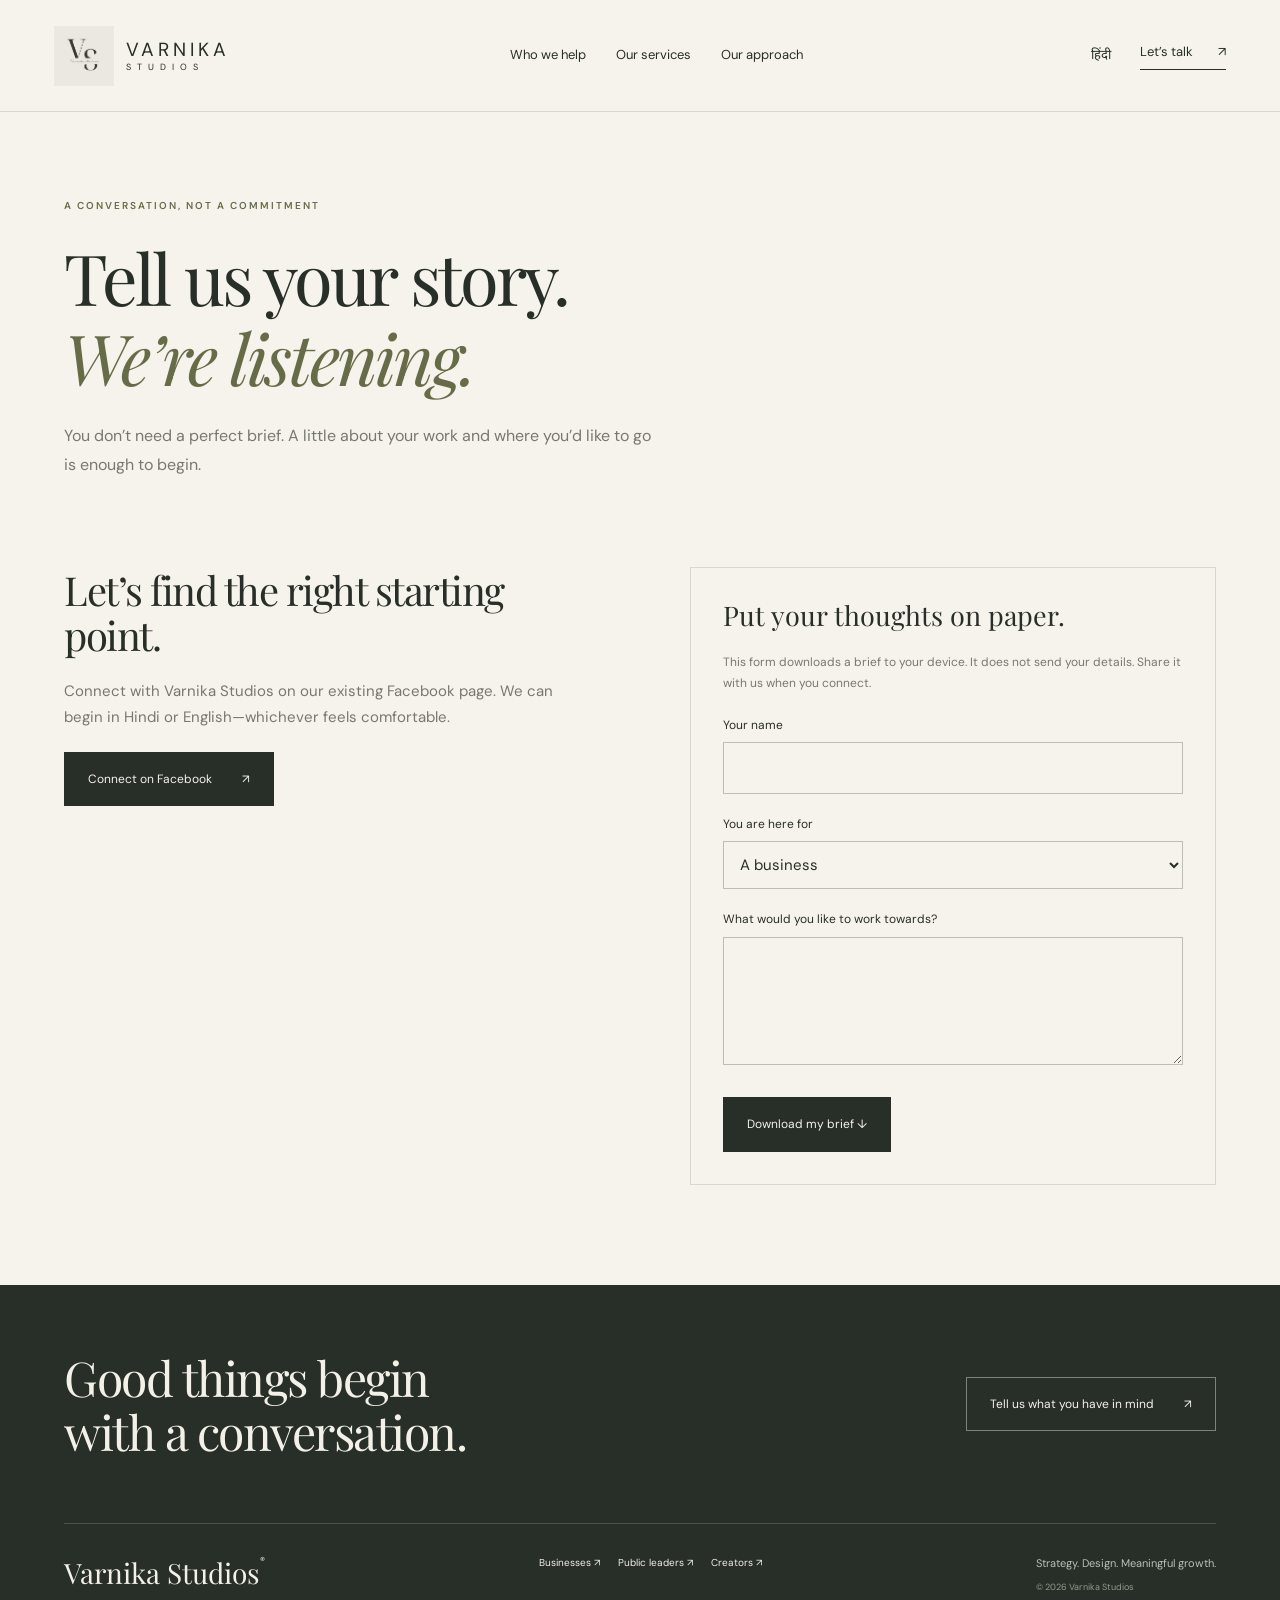
==== contact.html @ a0c86a68 "Revamped the Website" ====
<!doctype html><html lang="en"><head><meta charset="utf-8"><meta name="viewport" content="width=device-width,initial-scale=1"><meta name="description" content="Varnika Studios: thoughtful digital marketing, brand strategy, design and advertising for businesses, public leaders and creators. English and Hindi."><meta name="theme-color" content="#f6f3ec"><title>Let’s talk — Varnika Studios</title><link rel="icon" href="assets/images/varnika-logo.png"><link rel="stylesheet" href="assets/css/style.css"><script defer src="assets/js/main.js"></script></head><body><a class="skip" href="#main">Skip to content / मुख्य सामग्री</a><header><a class="brand" href="index.html"><img src="assets/images/varnika-logo.png" alt="Varnika Studios"><span>VARNIKA <small>STUDIOS</small></span></a><nav id="navigation" aria-label="Main navigation"><a class="" href="index.html#people"><span class="" data-en="Who we help" data-hi="हम किसके साथ हैं">Who we help</span> <span aria-hidden="true">↗</span></a><a class="" href="services.html"><span class="" data-en="Our services" data-hi="हमारी सेवाएँ">Our services</span> <span aria-hidden="true">↗</span></a><a class="" href="index.html#approach"><span class="" data-en="Our approach" data-hi="हमारा तरीका">Our approach</span> <span aria-hidden="true">↗</span></a></nav><div class="nav-actions"><button id="language" aria-label="Switch to Hindi">हिंदी</button><a class="nav-cta" href="contact.html"><span class="" data-en="Let’s talk" data-hi="बात करें">Let’s talk</span> <span aria-hidden="true">↗</span></a><button id="menu" aria-label="Open menu" aria-expanded="false">☰</button></div></header><main id="main"><section class="page-intro wrap"><p class="eyebrow" data-en="A CONVERSATION, NOT A COMMITMENT" data-hi="बस एक बातचीत से शुरुआत">A CONVERSATION, NOT A COMMITMENT</p><h1 class="" data-en="Tell us your story.&lt;br&gt;&lt;em&gt;We’re listening.&lt;/em&gt;" data-hi="अपनी कहानी बताइए।&lt;br&gt;&lt;em&gt;हम सुन रहे हैं।&lt;/em&gt;">Tell us your story.<br><em>We’re listening.</em></h1><p class="lead" data-en="You don’t need a perfect brief. A little about your work and where you’d like to go is enough to begin." data-hi="एकदम तैयार ब्रीफ़ की ज़रूरत नहीं। अपने काम और आगे की सोच के बारे में थोड़ा बताना ही काफ़ी है।">You don’t need a perfect brief. A little about your work and where you’d like to go is enough to begin.</p></section><section class="wrap contact-grid"><div><h2 class="" data-en="Let’s find the right starting point." data-hi="आइए, सही शुरुआत ढूँढें।">Let’s find the right starting point.</h2><p class="" data-en="Connect with Varnika Studios on our existing Facebook page. We can begin in Hindi or English—whichever feels comfortable." data-hi="हमारे मौजूदा फ़ेसबुक पेज पर Varnika Studios से जुड़ें। हिंदी या अंग्रेज़ी—जिसमें आप सहज हों, उसी में बात करें।">Connect with Varnika Studios on our existing Facebook page. We can begin in Hindi or English—whichever feels comfortable.</p><a class="button" href="https://www.facebook.com/people/Varnika-Studio/61577332634042/"><span class="" data-en="Connect on Facebook" data-hi="फ़ेसबुक पर जुड़ें">Connect on Facebook</span> <span aria-hidden="true">↗</span></a></div><form id="brief-form"><h3 class="" data-en="Put your thoughts on paper." data-hi="अपने विचार लिखें।">Put your thoughts on paper.</h3><p class="" data-en="This form downloads a brief to your device. It does not send your details. Share it with us when you connect." data-hi="यह फ़ॉर्म आपके डिवाइस पर ब्रीफ़ डाउनलोड करता है। आपकी जानकारी भेजी नहीं जाती। जुड़ने पर इसे हमारे साथ साझा करें।">This form downloads a brief to your device. It does not send your details. Share it with us when you connect.</p><label for="name"><span class="" data-en="Your name" data-hi="आपका नाम">Your name</span></label><input id="name" name="name" autocomplete="name" required><label for="type"><span class="" data-en="You are here for" data-hi="आपकी ज़रूरत">You are here for</span></label><select id="type" name="type"><option value="A business" data-en="A business" data-hi="व्यवसाय">A business</option><option value="A public leader" data-en="A public leader" data-hi="जनप्रतिनिधि">A public leader</option><option value="A creator" data-en="A creator" data-hi="क्रिएटर">A creator</option><option value="Something else" data-en="Something else" data-hi="कुछ और">Something else</option></select><label for="message"><span class="" data-en="What would you like to work towards?" data-hi="आप किस लक्ष्य के लिए काम करना चाहते हैं?">What would you like to work towards?</span></label><textarea id="message" name="message" rows="4" required></textarea><button class="button" type="submit"><span class="" data-en="Download my brief ↓" data-hi="मेरा ब्रीफ़ डाउनलोड करें ↓">Download my brief ↓</span></button><p id="form-status" role="status"></p></form></section></main><footer><div class="footer-top"><div><h2 class="" data-en="Good things begin&lt;br&gt;with a conversation." data-hi="अच्छी शुरुआत होती है&lt;br&gt;एक बातचीत से।">Good things begin<br>with a conversation.</h2></div><a class="button light" href="contact.html"><span class="" data-en="Tell us what you have in mind" data-hi="बताइए, आपके मन में क्या है">Tell us what you have in mind</span> <span aria-hidden="true">↗</span></a></div><div class="footer-bottom"><a class="wordmark" href="index.html">Varnika Studios<span>®</span></a><div><a class="" href="small-business.html"><span class="" data-en="Businesses" data-hi="व्यवसाय">Businesses</span> <span aria-hidden="true">↗</span></a><a class="" href="politicians.html"><span class="" data-en="Public leaders" data-hi="जनप्रतिनिधि">Public leaders</span> <span aria-hidden="true">↗</span></a><a class="" href="influencers.html"><span class="" data-en="Creators" data-hi="क्रिएटर्स">Creators</span> <span aria-hidden="true">↗</span></a></div><div><p class="" data-en="Strategy. Design. Meaningful growth." data-hi="रणनीति। डिज़ाइन। सार्थक विकास।">Strategy. Design. Meaningful growth.</p><small>© 2026 Varnika Studios</small></div></div></footer></body></html>
---- assets/css/style.css ----
@import url('https://fonts.googleapis.com/css2?family=DM+Sans:wght@400;500;600;700&family=Manrope:wght@400;500;600;700&family=Noto+Sans+Devanagari:wght@400;500;600&family=Playfair+Display:ital,wght@0,400;0,500;1,400;1,500&display=swap');
:root{--paper:#f6f3ec;--ink:#282e28;--muted:#77796d;--line:#d9d8cd;--olive:#666c47;--serif:'Playfair Display',Georgia,serif;--sans:'DM Sans','Noto Sans Devanagari',sans-serif}*{box-sizing:border-box}html{scroll-behavior:smooth;scroll-padding-top:110px}body{margin:0;background:var(--paper);color:var(--ink);font:15px/1.7 var(--sans)}a{color:inherit;text-decoration:none}button,input,textarea,select{font:inherit}button,a,input,select,textarea{-webkit-tap-highlight-color:transparent}a:focus-visible,button:focus-visible,input:focus-visible,textarea:focus-visible,select:focus-visible{outline:2px solid #927453;outline-offset:5px}button{cursor:pointer}p{color:var(--muted);margin:0 0 22px}h1,h2,h3{font-weight:400;line-height:1.13;margin:0}h1,h2{font-family:var(--serif)}h1{font-size:clamp(46px,5.5vw,80px);letter-spacing:-3px}h2{font-size:clamp(34px,3.8vw,52px);letter-spacing:-1.5px}h3{font-family:var(--serif);font-size:29px}em{font-weight:400;color:var(--olive)}.wrap{max-width:1320px;margin:auto;padding-left:64px;padding-right:64px}header{max-width:1440px;margin:auto;height:112px;padding:0 54px;display:flex;align-items:center;justify-content:space-between;gap:24px;border-bottom:1px solid var(--line)}.brand{display:flex;align-items:center;gap:12px}.brand img{width:60px;height:60px;object-fit:cover;mix-blend-mode:multiply}.brand>span{font-size:19px;letter-spacing:4px;line-height:1.25}.brand small{display:block;font-size:9px;letter-spacing:6px}nav{display:flex;gap:30px;font-size:13px}nav a>span:last-child{display:none}.nav-actions{display:flex;align-items:center;gap:21px;font-size:13px}#language{background:none;border:0;padding:8px;color:var(--ink)}.nav-cta{border-bottom:1px solid var(--ink);padding-bottom:5px;display:flex;gap:25px}#menu{display:none;background:none;border:0;font-size:24px}.hero{display:grid;grid-template-columns:1.2fr 1fr;gap:66px;align-items:center;padding-top:72px;padding-bottom:76px}.eyebrow{font-size:10px;letter-spacing:2px;font-weight:600;color:var(--olive);margin-bottom:24px}.hero h1{margin-bottom:25px}.lead{font-size:16px;max-width:470px;line-height:1.8;margin-top:25px}.hero-actions{display:flex;align-items:center;flex-wrap:wrap;gap:24px;margin-top:32px}.button{display:inline-flex;align-items:center;justify-content:space-between;gap:30px;padding:16px 23px;background:var(--ink);color:var(--paper);border:1px solid var(--ink);font-size:12px}.button:hover{background:var(--olive)}.text-link{font-size:12px;display:inline-flex;gap:25px;border-bottom:1px solid #a9aa9c;padding-bottom:6px}.hero-note{margin-top:40px;display:flex;align-items:center;gap:9px;font-size:10px;color:var(--muted)}.dot{width:6px;height:6px;background:var(--olive);border-radius:50%}.brand-art{height:494px;position:relative;background:#e9e7de;overflow:hidden;border-radius:48% 48% 0 0;display:flex;align-items:center;justify-content:center}.logo-panel{width:245px;height:290px;transform:rotate(-7deg);box-shadow:16px 24px 35px #373d2720;background:#f4f4f4;z-index:1;display:flex;align-items:center}.logo-panel img{width:100%}.art-top{position:absolute;top:44px;font-size:8px;letter-spacing:2px;z-index:2}.art-label{position:absolute;right:4px;top:245px;writing-mode:vertical-rl;font-size:8px;letter-spacing:3px}.art-caption{position:absolute;bottom:23px;left:27px;right:27px;display:flex;justify-content:space-between;align-items:end;font-family:var(--serif);font-size:20px;line-height:1.3;z-index:2}.art-caption>span:last-child{font-family:var(--sans);font-size:35px}.orbit{position:absolute;border:1px solid #a5aa9566;width:490px;height:330px;border-radius:50%;transform:rotate(-42deg)}.orbit-two{width:340px;height:520px;transform:rotate(35deg)}.service-strip{border-top:1px solid var(--line);border-bottom:1px solid var(--line);display:flex;justify-content:center;gap:50px;padding:24px 25px;font-size:11px;color:#777b6c}.service-strip span:before{content:'✳';font-size:14px;margin-right:30px;color:#8b907b}.people{padding-top:100px;padding-bottom:100px}.section-heading{display:flex;justify-content:space-between;align-items:end;gap:40px;margin-bottom:40px}.section-heading>p{max-width:240px;font-size:13px;margin-bottom:0}.section-heading .eyebrow{margin-bottom:18px}.audience-grid,.package-grid{display:grid;grid-template-columns:repeat(3,1fr);gap:24px}.audience{border:1px solid var(--line);padding:25px 25px 19px;transition:transform .25s}.audience:hover{transform:translateY(-6px)}.audience>.eyebrow{font-size:8px;letter-spacing:1.6px}.audience h3{font-size:28px;margin-bottom:17px}.audience>p:not(.eyebrow){font-size:12px;line-height:1.8;min-height:66px}.card-bottom{border-top:1px solid var(--line);padding-top:17px;display:flex;justify-content:space-between;font-size:10px}.card-art{height:200px;margin:-1px -1px 25px;position:relative;overflow:hidden;display:flex;justify-content:center;align-items:center}.business .card-art{background:#dfe2d4}.leader .card-art{background:#e8ded1}.creator .card-art{background:#dce1e4}.shop-sign{position:absolute;top:30px;font-size:9px;letter-spacing:2px;background:#f7f2e4;padding:8px 22px;border:1px solid #899277}.awning{position:absolute;top:65px;width:170px;height:40px;background:repeating-linear-gradient(90deg,#778063 0 21px,#f8f4e7 21px 42px);transform:perspective(100px) rotateX(15deg);border-radius:2px 2px 8px 8px;z-index:1}.shop-window{width:151px;height:90px;background:linear-gradient(90deg,transparent 48%,#f3eedc 48% 52%,transparent 52%),#9ba68d;border:9px solid #f3eedc;position:absolute;top:102px;box-shadow:10px 10px 0 #c5cdbb}.speech-lines{position:absolute;background:#f9f3e9;padding:0 17px 18px;top:18px;left:50px;right:30px;font:64px Georgia;color:#9c7c58;transform:rotate(-6deg);box-shadow:7px 8px 0 #d1c0aa}.speech-lines i{display:block;background:#d3c4b2;height:3px;margin:9px 0}.speech-lines i:last-child{width:60%}.podium{width:80px;height:63px;background:#aa8b67;position:absolute;bottom:0;transform:perspective(100px) rotateX(-7deg)}.creator-frame{height:158px;width:140px;background:#f0f0e8;transform:rotate(8deg);box-shadow:10px 10px 0 #bdc9cb;padding:22px;font:27px/1.1 var(--serif)}.creator-frame i{position:absolute;right:0;bottom:0;font-size:70px;color:#7e8e83;font-style:normal}.services-section{background:#eaece2;padding:80px 0}.service-list article{display:grid;grid-template-columns:60px 1fr 1fr;gap:28px;align-items:start;border-top:1px solid #ced2c3;padding:28px 0}.service-list article>span{font-size:11px;color:var(--olive)}.service-list h3{font-size:27px}.service-list p{font-size:13px;margin:0}.process{padding-top:100px;padding-bottom:100px;display:grid;grid-template-columns:1fr 1fr;gap:85px}.process .section-heading{display:block}.steps article{display:flex;gap:23px;padding:23px 0;border-top:1px solid var(--line)}.number{font-size:11px;color:var(--olive)}.steps h3{font-family:var(--sans);font-size:16px;margin-bottom:12px}.steps p{font-size:12px;line-height:1.85;margin:0}footer{background:#282e28;color:#f2f0e7;padding:65px 64px 28px}.footer-top{max-width:1192px;margin:0 auto 65px;display:flex;align-items:center;justify-content:space-between;gap:30px}.footer-top h2{font-size:48px}.light{background:transparent;border-color:#7c8477}.footer-bottom{max-width:1192px;margin:auto;border-top:1px solid #4b5249;padding-top:30px;display:flex;justify-content:space-between;gap:30px;align-items:start}.wordmark{font:28px var(--serif)}.wordmark span{font:10px var(--sans);vertical-align:top}.footer-bottom>div:nth-child(2){display:flex;gap:18px;font-size:10px}.footer-bottom p{font-size:11px;color:#bbc1b5;margin:0}.footer-bottom small{font-size:9px;color:#929c8d}.page-intro{padding-top:85px;padding-bottom:65px}.page-intro h1{max-width:950px}.page-intro .lead{max-width:600px}.audience-banner{padding-top:50px;padding-bottom:50px;background:#e8e9df}.audience-banner.leader{background:#e8ded1}.audience-banner.creator{background:#dce1e4}.audience-banner h2{max-width:760px}.audience-banner .lead{max-width:720px}.next-step{padding-top:20px;padding-bottom:90px}.next-step p{max-width:680px;margin-top:25px}.package-grid article{border:1px solid var(--line);padding:30px}.package-grid h3{margin-bottom:15px}.package-grid p{font-size:13px}.package-detail{border-top:1px solid var(--line);padding-top:22px;min-height:115px}.muted{font-size:12px;color:var(--muted);margin-top:25px}#packages{padding-top:85px;padding-bottom:90px}.downloads{margin-top:70px;padding-top:40px;border-top:1px solid var(--line)}.downloads>p{margin-top:20px}.download-row{border-bottom:1px solid var(--line);padding:20px 0;display:flex;justify-content:space-between;gap:20px}.download-row .muted{margin:0}.contact-grid{display:grid;grid-template-columns:1fr 1fr;gap:100px;padding-bottom:100px}.contact-grid p{margin-top:22px}.contact-grid h2{font-size:40px}form{padding:32px;border:1px solid var(--line)}form h3{font-size:27px}form p{font-size:12px}label{display:block;font-size:12px;margin:20px 0 7px}input,select,textarea{width:100%;background:transparent;border:1px solid #bdbfb2;padding:12px;color:var(--ink);border-radius:0}textarea{resize:vertical}form button{margin-top:24px}#form-status:empty{display:none}.skip{position:absolute;left:10px;top:-100px;background:var(--ink);color:white;z-index:100;padding:10px}.skip:focus{top:10px}html[lang=hi] h1,html[lang=hi] h2,html[lang=hi] h3{font-family:'Noto Sans Devanagari',sans-serif;line-height:1.5;letter-spacing:-1px}html[lang=hi] h1{font-size:clamp(38px,4.6vw,66px)}html[lang=hi] h2{font-size:36px}html[lang=hi] .audience h3{font-size:24px}html[lang=hi] .eyebrow{letter-spacing:0;font-size:12px}
@media(min-width:1500px){.hero{padding-top:100px;padding-bottom:100px}.brand-art{height:550px}}@media(max-width:1100px){header{padding:0 30px}nav{gap:18px}.wrap{padding-left:35px;padding-right:35px}.hero{gap:35px}h1{font-size:59px}.brand-art{height:460px}.service-strip{gap:22px}.service-strip span:before{margin-right:12px}.process{gap:40px}.audience{padding:20px}.card-art{height:170px}.audience h3{font-size:24px}.footer-bottom{flex-wrap:wrap}.contact-grid{gap:45px}}@media(max-width:760px){header{height:88px;padding:0 20px;gap:10px}.brand img{width:45px;height:45px}.brand>span{font-size:14px;letter-spacing:2px}.brand small{font-size:8px;letter-spacing:4px}.nav-actions{gap:10px}#menu{display:block}.nav-cta{display:none}nav{display:none;position:absolute;top:88px;left:0;right:0;background:var(--paper);z-index:10;padding:25px;border-bottom:1px solid var(--line);flex-direction:column}nav.open{display:flex}.wrap{padding-left:24px;padding-right:24px}.hero{grid-template-columns:1fr;padding-top:45px;padding-bottom:45px;gap:40px}h1{font-size:55px;letter-spacing:-2px}.eyebrow{font-size:9px;letter-spacing:1.5px}.hero .lead{font-size:15px}.hero-note{margin-top:28px}.brand-art{height:400px;max-width:440px;width:100%;margin:auto}.logo-panel{width:205px;height:245px}.service-strip{justify-content:flex-start;overflow-x:auto;white-space:nowrap;gap:22px;padding:19px 24px}.service-strip span{flex-shrink:0}.section-heading{display:block}.section-heading>p,.section-heading>.text-link{margin-top:25px}.people{padding-top:60px;padding-bottom:60px}.audience-grid,.package-grid{grid-template-columns:1fr}.audience{padding:24px}.audience>.eyebrow{font-size:10px}.card-art{height:220px}.audience h3{font-size:32px}.audience>p:not(.eyebrow){min-height:0;font-size:14px}.card-bottom{font-size:12px}.services-section{padding:55px 0}.service-list article{grid-template-columns:25px 1fr;gap:15px}.service-list p{grid-column:2}.service-list h3{font-size:26px}.process{grid-template-columns:1fr;padding-top:60px;padding-bottom:60px;gap:0}.steps p{font-size:14px}.steps h3{font-size:18px}.process .section-heading{margin-bottom:25px}footer{padding:45px 24px 25px}.footer-top{display:block;margin-bottom:40px}.footer-top h2{font-size:38px;margin-bottom:25px}.footer-bottom{display:block}.footer-bottom>div{margin-top:25px}.footer-bottom>div:nth-child(2){font-size:12px;flex-wrap:wrap}.page-intro{padding-top:50px;padding-bottom:40px}.page-intro h1{font-size:48px}.audience-banner{padding-top:40px;padding-bottom:40px}.next-step{padding-bottom:60px}.contact-grid{grid-template-columns:1fr;gap:35px;padding-bottom:60px}form{padding:24px}.download-row{font-size:13px}.download-row .muted{font-size:10px;white-space:nowrap}html[lang=hi] h2{font-size:30px}html[lang=hi] h1{font-size:39px}}
@media(prefers-reduced-motion:reduce){html{scroll-behavior:auto}*{transition:none!important}}
/* Consulting and platform coverage */
.consulting{padding-top:90px;padding-bottom:90px}.consulting-grid{display:grid;grid-template-columns:repeat(3,1fr);gap:0 32px}.consulting-grid article{border-top:1px solid var(--line);padding:26px 0 28px}.consulting-number{display:block;color:var(--olive);font-size:10px;margin-bottom:21px}.consulting-grid h3{font-size:26px;margin-bottom:15px}.consulting-grid p{font-size:13px;line-height:1.85;margin:0}.platforms-section{background:#eeece4;border-top:1px solid var(--line);border-bottom:1px solid var(--line);padding:75px 0}.platform-grid{list-style:none;padding:0;margin:0;display:grid;grid-template-columns:repeat(auto-fit,minmax(100px,1fr));gap:12px}.platform-grid li{min-height:112px;display:flex;flex-direction:column;align-items:center;justify-content:center;gap:13px;border:1px solid #d8d7ca;background:#f6f3ec88;font-size:11px}.platform-grid img{object-fit:contain}.ads-heading{margin-top:60px;padding-top:40px;border-top:1px solid #d8d7ca;display:grid;grid-template-columns:1fr 1fr;gap:50px;margin-bottom:27px}.ads-heading .eyebrow{margin-bottom:14px}.ads-heading p:not(.eyebrow){font-size:13px;margin:0}.platform-note{font-size:11px;margin:23px 0 0;max-width:800px}.platforms-section .section-heading>p{max-width:315px}@media(max-width:760px){.consulting{padding-top:55px;padding-bottom:55px}.consulting-grid{grid-template-columns:1fr}.consulting-grid article{padding:22px 0}.consulting-number{margin-bottom:12px}.consulting-grid p{font-size:14px}.platforms-section{padding:50px 0}.platform-grid{grid-template-columns:repeat(3,1fr);gap:9px}.platform-grid li{min-height:105px;font-size:10px}.ads-heading{grid-template-columns:1fr;gap:20px;margin-top:35px;padding-top:30px}.ads-heading h3{font-size:28px}}
/* Aligned platform collections with restrained brand colour accents. */
.platforms-section .platform-grid{grid-template-columns:repeat(5,minmax(0,1fr));gap:12px;background:#f6f3ec;border:1px solid #d8d7ca;padding:20px;border-radius:14px;align-items:stretch}.platforms-section .platform-grid li{--platform-color:#414b3b;min-width:0;min-height:102px;display:flex;flex-direction:row;justify-content:flex-start;gap:13px;padding:18px 15px;background:#fffdf8;border:1px solid #e1dfd5;border-radius:9px;font-size:12px;font-weight:500;line-height:1.4;color:var(--ink);box-shadow:0 2px 4px #282e2803}.platforms-section .platform-grid img{flex:0 0 36px;width:36px;height:36px;padding:4px;object-fit:contain;overflow:visible}.platforms-section .platform-grid .platform-instagram{--platform-color:#c13584}.platforms-section .platform-grid .platform-facebook{--platform-color:#1877f2}.platforms-section .platform-grid .platform-youtube{--platform-color:#f00}.platforms-section .platform-grid .platform-linkedin{--platform-color:#0a66c2}.platforms-section .platform-grid .platform-whatsapp{--platform-color:#128c4a}.platforms-section .platform-grid .platform-pinterest{--platform-color:#bd081c}.platforms-section .platform-grid .platform-meta-ads{--platform-color:#0866ff}.platforms-section .platform-grid .platform-amazon-ads{--platform-color:#ff9900}.platforms-section .platform-grid .platform-google-ads{--platform-color:#4285f4}.platforms-section .platform-tile{border-bottom:3px solid color-mix(in srgb,var(--platform-color) 65%,#fff)!important}.platforms-section .platform-snapchat img{background:#fffc00;border-radius:7px}.platforms-section .ads-heading{margin-top:44px}.platforms-section .platform-note{padding-left:2px}@media(max-width:1100px){.platforms-section .platform-grid{grid-template-columns:repeat(3,minmax(0,1fr))}}@media(max-width:760px){.platforms-section .platform-grid{grid-template-columns:repeat(2,minmax(0,1fr));gap:10px;padding:12px;border-radius:12px}.platforms-section .platform-grid li{min-height:84px;padding:12px 10px;gap:9px;font-size:11px}.platforms-section .platform-grid img{width:32px;height:32px;flex-basis:32px}.platforms-section .section-heading{margin-bottom:26px}}@media(max-width:350px){.platforms-section .platform-grid li{padding:10px 6px;gap:5px;font-size:10px}}
@media(min-width:761px){.platforms-section .platform-grid{grid-template-columns:repeat(3,minmax(0,1fr))}.platforms-section .platform-grid li{min-height:90px;padding:20px 24px}.platforms-section .platform-grid img{width:40px;height:40px;flex-basis:40px}}
/* Horizontal, keyboard-scrollable platform rails. */
.platforms-section .platform-grid{display:flex;flex-wrap:nowrap;gap:12px;overflow-x:auto;overscroll-behavior-x:contain;scroll-snap-type:x proximity;scroll-padding-inline:16px;padding:16px;border-radius:12px;scrollbar-width:thin;scrollbar-color:#a0a68d #e9e8df;-webkit-overflow-scrolling:touch}.platforms-section .platform-grid li{flex:0 0 138px;min-height:96px;flex-direction:column;justify-content:center;align-items:center;padding:14px 12px;gap:10px;scroll-snap-align:start;font-size:12px}.platforms-section .platform-grid img{width:35px;height:35px;flex:0 0 35px}.platforms-section .platform-discord{--platform-color:#5865f2}.platforms-section .platform-telegram{--platform-color:#229ed9}.platforms-section .platform-reddit{--platform-color:#ff4500}.platforms-section .platform-quora{--platform-color:#b92b1c}.platforms-section .platform-spotify{--platform-color:#14883e}.platforms-section .platform-grid:focus-visible{outline:2px solid var(--olive);outline-offset:4px}.platform-rail-hint{margin:12px 0 0;font-size:11px;color:var(--muted);display:flex;align-items:center;justify-content:space-between}@media(max-width:760px){.platforms-section .platform-grid{gap:10px;padding:12px}.platforms-section .platform-grid li{flex-basis:112px;min-height:90px;padding:12px 8px;font-size:11px}}
/* Detailed small-business support. */
.business-story{display:grid;grid-template-columns:1fr 1fr;gap:75px;padding-top:80px;padding-bottom:80px}.business-story p:not(.eyebrow){font-size:14px;line-height:1.9}.business-story p:last-child{margin-bottom:0}.business-services{background:#eeece4;padding:75px 0}.business-services .section-heading>p{max-width:310px}.business-services .consulting-grid{gap:0 38px}.business-journey{padding-top:85px;padding-bottom:30px}.business-journey .steps{max-width:850px;margin-left:auto}.business-journey .steps article{padding:26px 0}.business-journey .steps p{font-size:14px}.business-scope{background:#e8e9df;padding:32px;margin-top:35px;max-width:850px;margin-left:auto}.business-scope h3{font-size:27px;margin-bottom:18px}.business-scope p{font-size:13px;margin:0;line-height:1.9}@media(max-width:760px){.business-story{grid-template-columns:1fr;gap:26px;padding-top:50px;padding-bottom:50px}.business-services{padding:50px 0}.business-journey{padding-top:55px}.business-scope{padding:24px}.business-story h2,.business-services h2,.business-journey h2{font-size:34px}}
.research-note{padding-top:32px;padding-bottom:40px;border-top:1px solid var(--line)}.research-note>p:not(.eyebrow){max-width:900px;font-size:12px;line-height:1.9}.research-links{display:flex;gap:22px;flex-wrap:wrap;font-size:11px}.research-links a{border-bottom:1px solid #a9aa9c;padding-bottom:4px}
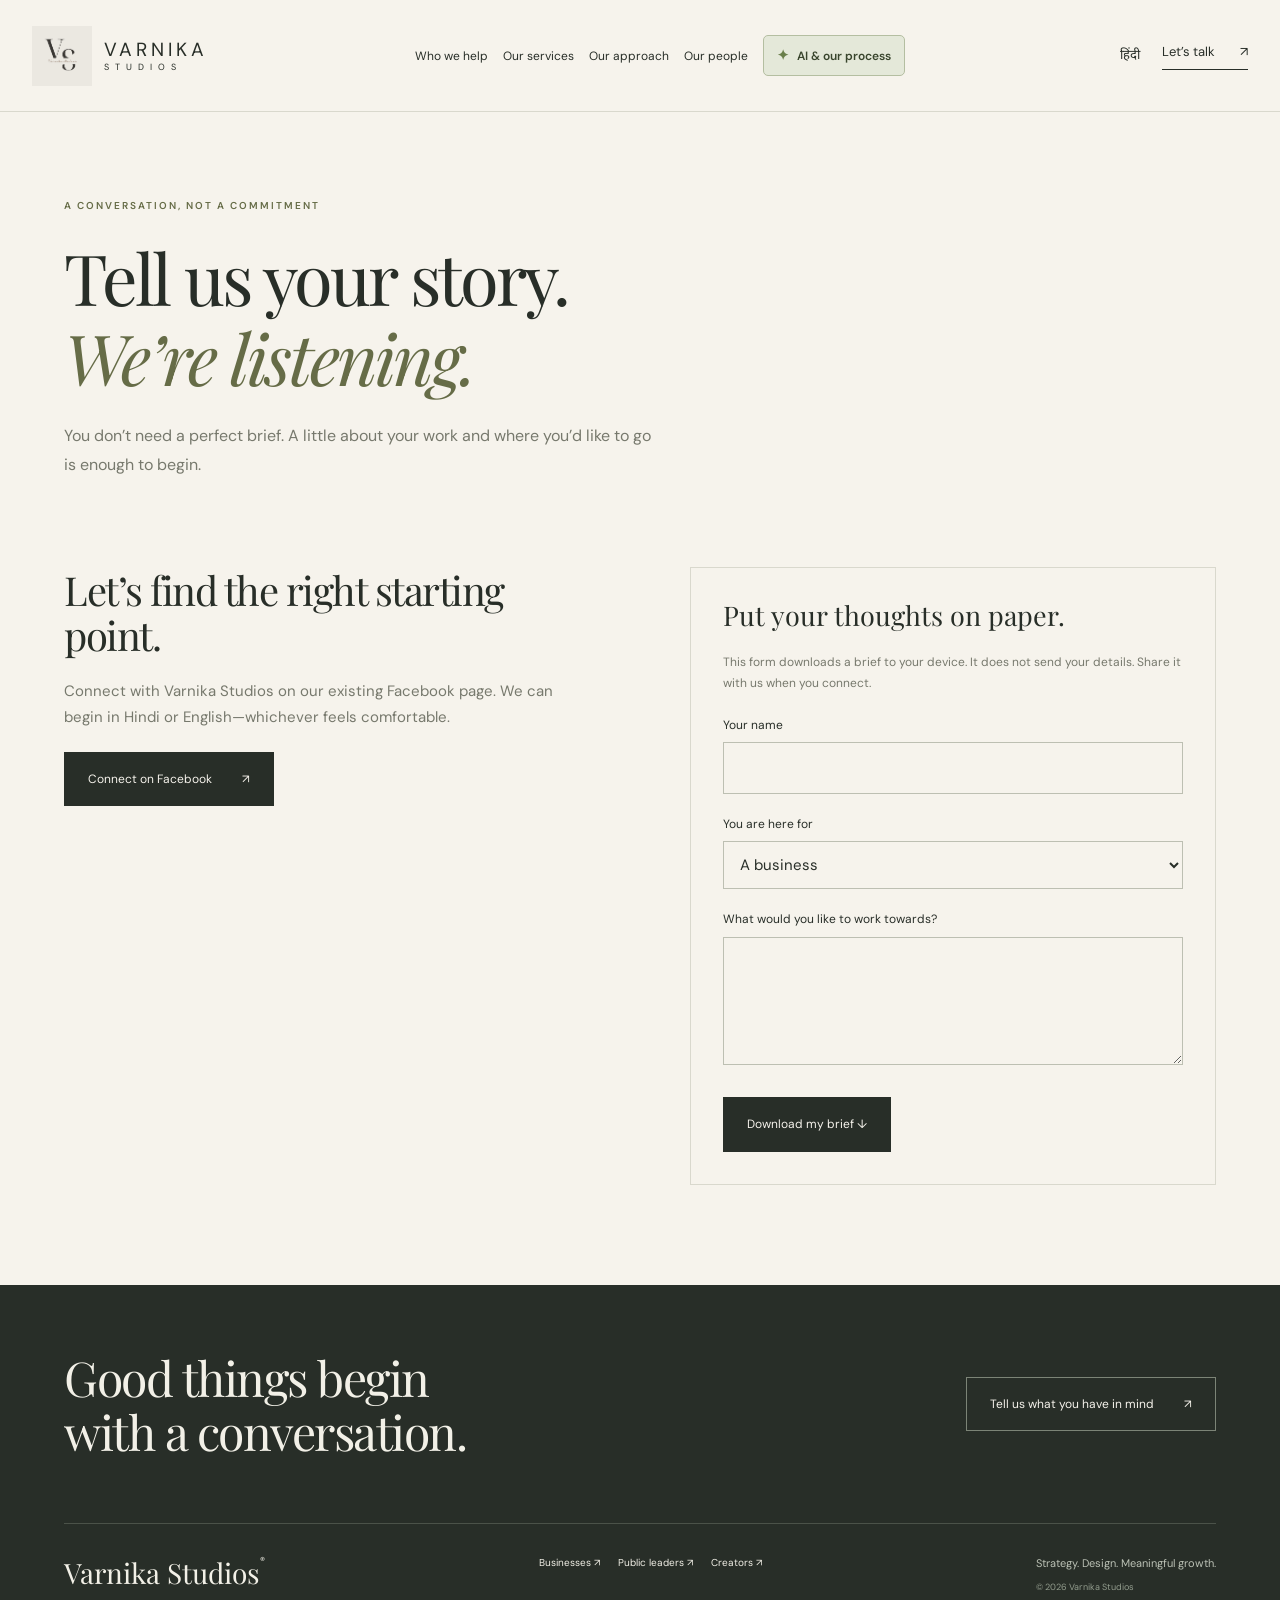
==== commit 0d8ed539: "Added AI Workflow and people screen" ====
--- a/contact.html
+++ b/contact.html
@@ -1 +1 @@
-<!doctype html><html lang="en"><head><meta charset="utf-8"><meta name="viewport" content="width=device-width,initial-scale=1"><meta name="description" content="Varnika Studios: thoughtful digital marketing, brand strategy, design and advertising for businesses, public leaders and creators. English and Hindi."><meta name="theme-color" content="#f6f3ec"><title>Let’s talk — Varnika Studios</title><link rel="icon" href="assets/images/varnika-logo.png"><link rel="stylesheet" href="assets/css/style.css"><script defer src="assets/js/main.js"></script></head><body><a class="skip" href="#main">Skip to content / मुख्य सामग्री</a><header><a class="brand" href="index.html"><img src="assets/images/varnika-logo.png" alt="Varnika Studios"><span>VARNIKA <small>STUDIOS</small></span></a><nav id="navigation" aria-label="Main navigation"><a class="" href="index.html#people"><span class="" data-en="Who we help" data-hi="हम किसके साथ हैं">Who we help</span> <span aria-hidden="true">↗</span></a><a class="" href="services.html"><span class="" data-en="Our services" data-hi="हमारी सेवाएँ">Our services</span> <span aria-hidden="true">↗</span></a><a class="" href="index.html#approach"><span class="" data-en="Our approach" data-hi="हमारा तरीका">Our approach</span> <span aria-hidden="true">↗</span></a></nav><div class="nav-actions"><button id="language" aria-label="Switch to Hindi">हिंदी</button><a class="nav-cta" href="contact.html"><span class="" data-en="Let’s talk" data-hi="बात करें">Let’s talk</span> <span aria-hidden="true">↗</span></a><button id="menu" aria-label="Open menu" aria-expanded="false">☰</button></div></header><main id="main"><section class="page-intro wrap"><p class="eyebrow" data-en="A CONVERSATION, NOT A COMMITMENT" data-hi="बस एक बातचीत से शुरुआत">A CONVERSATION, NOT A COMMITMENT</p><h1 class="" data-en="Tell us your story.&lt;br&gt;&lt;em&gt;We’re listening.&lt;/em&gt;" data-hi="अपनी कहानी बताइए।&lt;br&gt;&lt;em&gt;हम सुन रहे हैं।&lt;/em&gt;">Tell us your story.<br><em>We’re listening.</em></h1><p class="lead" data-en="You don’t need a perfect brief. A little about your work and where you’d like to go is enough to begin." data-hi="एकदम तैयार ब्रीफ़ की ज़रूरत नहीं। अपने काम और आगे की सोच के बारे में थोड़ा बताना ही काफ़ी है।">You don’t need a perfect brief. A little about your work and where you’d like to go is enough to begin.</p></section><section class="wrap contact-grid"><div><h2 class="" data-en="Let’s find the right starting point." data-hi="आइए, सही शुरुआत ढूँढें।">Let’s find the right starting point.</h2><p class="" data-en="Connect with Varnika Studios on our existing Facebook page. We can begin in Hindi or English—whichever feels comfortable." data-hi="हमारे मौजूदा फ़ेसबुक पेज पर Varnika Studios से जुड़ें। हिंदी या अंग्रेज़ी—जिसमें आप सहज हों, उसी में बात करें।">Connect with Varnika Studios on our existing Facebook page. We can begin in Hindi or English—whichever feels comfortable.</p><a class="button" href="https://www.facebook.com/people/Varnika-Studio/61577332634042/"><span class="" data-en="Connect on Facebook" data-hi="फ़ेसबुक पर जुड़ें">Connect on Facebook</span> <span aria-hidden="true">↗</span></a></div><form id="brief-form"><h3 class="" data-en="Put your thoughts on paper." data-hi="अपने विचार लिखें।">Put your thoughts on paper.</h3><p class="" data-en="This form downloads a brief to your device. It does not send your details. Share it with us when you connect." data-hi="यह फ़ॉर्म आपके डिवाइस पर ब्रीफ़ डाउनलोड करता है। आपकी जानकारी भेजी नहीं जाती। जुड़ने पर इसे हमारे साथ साझा करें।">This form downloads a brief to your device. It does not send your details. Share it with us when you connect.</p><label for="name"><span class="" data-en="Your name" data-hi="आपका नाम">Your name</span></label><input id="name" name="name" autocomplete="name" required><label for="type"><span class="" data-en="You are here for" data-hi="आपकी ज़रूरत">You are here for</span></label><select id="type" name="type"><option value="A business" data-en="A business" data-hi="व्यवसाय">A business</option><option value="A public leader" data-en="A public leader" data-hi="जनप्रतिनिधि">A public leader</option><option value="A creator" data-en="A creator" data-hi="क्रिएटर">A creator</option><option value="Something else" data-en="Something else" data-hi="कुछ और">Something else</option></select><label for="message"><span class="" data-en="What would you like to work towards?" data-hi="आप किस लक्ष्य के लिए काम करना चाहते हैं?">What would you like to work towards?</span></label><textarea id="message" name="message" rows="4" required></textarea><button class="button" type="submit"><span class="" data-en="Download my brief ↓" data-hi="मेरा ब्रीफ़ डाउनलोड करें ↓">Download my brief ↓</span></button><p id="form-status" role="status"></p></form></section></main><footer><div class="footer-top"><div><h2 class="" data-en="Good things begin&lt;br&gt;with a conversation." data-hi="अच्छी शुरुआत होती है&lt;br&gt;एक बातचीत से।">Good things begin<br>with a conversation.</h2></div><a class="button light" href="contact.html"><span class="" data-en="Tell us what you have in mind" data-hi="बताइए, आपके मन में क्या है">Tell us what you have in mind</span> <span aria-hidden="true">↗</span></a></div><div class="footer-bottom"><a class="wordmark" href="index.html">Varnika Studios<span>®</span></a><div><a class="" href="small-business.html"><span class="" data-en="Businesses" data-hi="व्यवसाय">Businesses</span> <span aria-hidden="true">↗</span></a><a class="" href="politicians.html"><span class="" data-en="Public leaders" data-hi="जनप्रतिनिधि">Public leaders</span> <span aria-hidden="true">↗</span></a><a class="" href="influencers.html"><span class="" data-en="Creators" data-hi="क्रिएटर्स">Creators</span> <span aria-hidden="true">↗</span></a></div><div><p class="" data-en="Strategy. Design. Meaningful growth." data-hi="रणनीति। डिज़ाइन। सार्थक विकास।">Strategy. Design. Meaningful growth.</p><small>© 2026 Varnika Studios</small></div></div></footer></body></html>+<!doctype html><html lang="en"><head><meta charset="utf-8"><meta name="viewport" content="width=device-width,initial-scale=1"><meta name="description" content="Varnika Studios: thoughtful digital marketing, brand strategy, design and advertising for businesses, public leaders and creators. English and Hindi."><meta name="theme-color" content="#f6f3ec"><title>Let’s talk — Varnika Studios</title><link rel="icon" href="assets/images/varnika-logo.png"><link rel="stylesheet" href="assets/css/style.css?v=20261019-nav3"><script defer src="assets/js/main.js?v=20261019-nav3"></script></head><body><a class="skip" href="#main">Skip to content / मुख्य सामग्री</a><header><a class="brand" href="index.html"><img src="assets/images/varnika-logo.png" alt="Varnika Studios"><span>VARNIKA <small>STUDIOS</small></span></a><nav id="navigation" aria-label="Main navigation"><a class="" href="index.html#people"><span class="" data-en="Who we help" data-hi="हम किसके साथ हैं">Who we help</span> <span aria-hidden="true">↗</span></a><a class="" href="services.html"><span class="" data-en="Our services" data-hi="हमारी सेवाएँ">Our services</span> <span aria-hidden="true">↗</span></a><a class="" href="index.html#approach"><span class="" data-en="Our approach" data-hi="हमारा तरीका">Our approach</span> <span aria-hidden="true">↗</span></a><a href="people.html"><span class="" data-en="Our people" data-hi="हमारी टीम">Our people</span></a><a class="nav-ai" href="ai-workflow.html"><span class="" data-en="AI &amp; our process" data-hi="AI और हमारी प्रक्रिया">AI & our process</span></a></nav><div class="nav-actions"><button id="language" aria-label="Switch to Hindi">हिंदी</button><a class="nav-cta" href="contact.html"><span class="" data-en="Let’s talk" data-hi="बात करें">Let’s talk</span> <span aria-hidden="true">↗</span></a><button id="menu" aria-label="Open menu" aria-expanded="false">☰</button></div></header><a class="mobile-ai" href="ai-workflow.html"><span aria-hidden="true">✦</span> <span data-en="Our AI process" data-hi="हमारी AI प्रक्रिया">Our AI process</span> <span aria-hidden="true">↗</span></a><main id="main"><section class="page-intro wrap"><p class="eyebrow" data-en="A CONVERSATION, NOT A COMMITMENT" data-hi="बस एक बातचीत से शुरुआत">A CONVERSATION, NOT A COMMITMENT</p><h1 class="" data-en="Tell us your story.&lt;br&gt;&lt;em&gt;We’re listening.&lt;/em&gt;" data-hi="अपनी कहानी बताइए।&lt;br&gt;&lt;em&gt;हम सुन रहे हैं।&lt;/em&gt;">Tell us your story.<br><em>We’re listening.</em></h1><p class="lead" data-en="You don’t need a perfect brief. A little about your work and where you’d like to go is enough to begin." data-hi="एकदम तैयार ब्रीफ़ की ज़रूरत नहीं। अपने काम और आगे की सोच के बारे में थोड़ा बताना ही काफ़ी है।">You don’t need a perfect brief. A little about your work and where you’d like to go is enough to begin.</p></section><section class="wrap contact-grid"><div><h2 class="" data-en="Let’s find the right starting point." data-hi="आइए, सही शुरुआत ढूँढें।">Let’s find the right starting point.</h2><p class="" data-en="Connect with Varnika Studios on our existing Facebook page. We can begin in Hindi or English—whichever feels comfortable." data-hi="हमारे मौजूदा फ़ेसबुक पेज पर Varnika Studios से जुड़ें। हिंदी या अंग्रेज़ी—जिसमें आप सहज हों, उसी में बात करें।">Connect with Varnika Studios on our existing Facebook page. We can begin in Hindi or English—whichever feels comfortable.</p><a class="button" href="https://www.facebook.com/people/Varnika-Studio/61577332634042/"><span class="" data-en="Connect on Facebook" data-hi="फ़ेसबुक पर जुड़ें">Connect on Facebook</span> <span aria-hidden="true">↗</span></a></div><form id="brief-form"><h3 class="" data-en="Put your thoughts on paper." data-hi="अपने विचार लिखें।">Put your thoughts on paper.</h3><p class="" data-en="This form downloads a brief to your device. It does not send your details. Share it with us when you connect." data-hi="यह फ़ॉर्म आपके डिवाइस पर ब्रीफ़ डाउनलोड करता है। आपकी जानकारी भेजी नहीं जाती। जुड़ने पर इसे हमारे साथ साझा करें।">This form downloads a brief to your device. It does not send your details. Share it with us when you connect.</p><label for="name"><span class="" data-en="Your name" data-hi="आपका नाम">Your name</span></label><input id="name" name="name" autocomplete="name" required><label for="type"><span class="" data-en="You are here for" data-hi="आपकी ज़रूरत">You are here for</span></label><select id="type" name="type"><option value="A business" data-en="A business" data-hi="व्यवसाय">A business</option><option value="A public leader" data-en="A public leader" data-hi="जनप्रतिनिधि">A public leader</option><option value="A creator" data-en="A creator" data-hi="क्रिएटर">A creator</option><option value="Something else" data-en="Something else" data-hi="कुछ और">Something else</option></select><label for="message"><span class="" data-en="What would you like to work towards?" data-hi="आप किस लक्ष्य के लिए काम करना चाहते हैं?">What would you like to work towards?</span></label><textarea id="message" name="message" rows="4" required></textarea><button class="button" type="submit"><span class="" data-en="Download my brief ↓" data-hi="मेरा ब्रीफ़ डाउनलोड करें ↓">Download my brief ↓</span></button><p id="form-status" role="status"></p></form></section></main><footer><div class="footer-top"><div><h2 class="" data-en="Good things begin&lt;br&gt;with a conversation." data-hi="अच्छी शुरुआत होती है&lt;br&gt;एक बातचीत से।">Good things begin<br>with a conversation.</h2></div><a class="button light" href="contact.html"><span class="" data-en="Tell us what you have in mind" data-hi="बताइए, आपके मन में क्या है">Tell us what you have in mind</span> <span aria-hidden="true">↗</span></a></div><div class="footer-bottom"><a class="wordmark" href="index.html">Varnika Studios<span>®</span></a><div><a class="" href="small-business.html"><span class="" data-en="Businesses" data-hi="व्यवसाय">Businesses</span> <span aria-hidden="true">↗</span></a><a class="" href="politicians.html"><span class="" data-en="Public leaders" data-hi="जनप्रतिनिधि">Public leaders</span> <span aria-hidden="true">↗</span></a><a class="" href="influencers.html"><span class="" data-en="Creators" data-hi="क्रिएटर्स">Creators</span> <span aria-hidden="true">↗</span></a></div><div><p class="" data-en="Strategy. Design. Meaningful growth." data-hi="रणनीति। डिज़ाइन। सार्थक विकास।">Strategy. Design. Meaningful growth.</p><small>© 2026 Varnika Studios</small></div></div></footer></body></html>
--- a/assets/css/style.css
+++ b/assets/css/style.css
@@ -1,5 +1,5 @@
 @import url('https://fonts.googleapis.com/css2?family=DM+Sans:wght@400;500;600;700&family=Manrope:wght@400;500;600;700&family=Noto+Sans+Devanagari:wght@400;500;600&family=Playfair+Display:ital,wght@0,400;0,500;1,400;1,500&display=swap');
-:root{--paper:#f6f3ec;--ink:#282e28;--muted:#77796d;--line:#d9d8cd;--olive:#666c47;--serif:'Playfair Display',Georgia,serif;--sans:'DM Sans','Noto Sans Devanagari',sans-serif}*{box-sizing:border-box}html{scroll-behavior:smooth;scroll-padding-top:110px}body{margin:0;background:var(--paper);color:var(--ink);font:15px/1.7 var(--sans)}a{color:inherit;text-decoration:none}button,input,textarea,select{font:inherit}button,a,input,select,textarea{-webkit-tap-highlight-color:transparent}a:focus-visible,button:focus-visible,input:focus-visible,textarea:focus-visible,select:focus-visible{outline:2px solid #927453;outline-offset:5px}button{cursor:pointer}p{color:var(--muted);margin:0 0 22px}h1,h2,h3{font-weight:400;line-height:1.13;margin:0}h1,h2{font-family:var(--serif)}h1{font-size:clamp(46px,5.5vw,80px);letter-spacing:-3px}h2{font-size:clamp(34px,3.8vw,52px);letter-spacing:-1.5px}h3{font-family:var(--serif);font-size:29px}em{font-weight:400;color:var(--olive)}.wrap{max-width:1320px;margin:auto;padding-left:64px;padding-right:64px}header{max-width:1440px;margin:auto;height:112px;padding:0 54px;display:flex;align-items:center;justify-content:space-between;gap:24px;border-bottom:1px solid var(--line)}.brand{display:flex;align-items:center;gap:12px}.brand img{width:60px;height:60px;object-fit:cover;mix-blend-mode:multiply}.brand>span{font-size:19px;letter-spacing:4px;line-height:1.25}.brand small{display:block;font-size:9px;letter-spacing:6px}nav{display:flex;gap:30px;font-size:13px}nav a>span:last-child{display:none}.nav-actions{display:flex;align-items:center;gap:21px;font-size:13px}#language{background:none;border:0;padding:8px;color:var(--ink)}.nav-cta{border-bottom:1px solid var(--ink);padding-bottom:5px;display:flex;gap:25px}#menu{display:none;background:none;border:0;font-size:24px}.hero{display:grid;grid-template-columns:1.2fr 1fr;gap:66px;align-items:center;padding-top:72px;padding-bottom:76px}.eyebrow{font-size:10px;letter-spacing:2px;font-weight:600;color:var(--olive);margin-bottom:24px}.hero h1{margin-bottom:25px}.lead{font-size:16px;max-width:470px;line-height:1.8;margin-top:25px}.hero-actions{display:flex;align-items:center;flex-wrap:wrap;gap:24px;margin-top:32px}.button{display:inline-flex;align-items:center;justify-content:space-between;gap:30px;padding:16px 23px;background:var(--ink);color:var(--paper);border:1px solid var(--ink);font-size:12px}.button:hover{background:var(--olive)}.text-link{font-size:12px;display:inline-flex;gap:25px;border-bottom:1px solid #a9aa9c;padding-bottom:6px}.hero-note{margin-top:40px;display:flex;align-items:center;gap:9px;font-size:10px;color:var(--muted)}.dot{width:6px;height:6px;background:var(--olive);border-radius:50%}.brand-art{height:494px;position:relative;background:#e9e7de;overflow:hidden;border-radius:48% 48% 0 0;display:flex;align-items:center;justify-content:center}.logo-panel{width:245px;height:290px;transform:rotate(-7deg);box-shadow:16px 24px 35px #373d2720;background:#f4f4f4;z-index:1;display:flex;align-items:center}.logo-panel img{width:100%}.art-top{position:absolute;top:44px;font-size:8px;letter-spacing:2px;z-index:2}.art-label{position:absolute;right:4px;top:245px;writing-mode:vertical-rl;font-size:8px;letter-spacing:3px}.art-caption{position:absolute;bottom:23px;left:27px;right:27px;display:flex;justify-content:space-between;align-items:end;font-family:var(--serif);font-size:20px;line-height:1.3;z-index:2}.art-caption>span:last-child{font-family:var(--sans);font-size:35px}.orbit{position:absolute;border:1px solid #a5aa9566;width:490px;height:330px;border-radius:50%;transform:rotate(-42deg)}.orbit-two{width:340px;height:520px;transform:rotate(35deg)}.service-strip{border-top:1px solid var(--line);border-bottom:1px solid var(--line);display:flex;justify-content:center;gap:50px;padding:24px 25px;font-size:11px;color:#777b6c}.service-strip span:before{content:'✳';font-size:14px;margin-right:30px;color:#8b907b}.people{padding-top:100px;padding-bottom:100px}.section-heading{display:flex;justify-content:space-between;align-items:end;gap:40px;margin-bottom:40px}.section-heading>p{max-width:240px;font-size:13px;margin-bottom:0}.section-heading .eyebrow{margin-bottom:18px}.audience-grid,.package-grid{display:grid;grid-template-columns:repeat(3,1fr);gap:24px}.audience{border:1px solid var(--line);padding:25px 25px 19px;transition:transform .25s}.audience:hover{transform:translateY(-6px)}.audience>.eyebrow{font-size:8px;letter-spacing:1.6px}.audience h3{font-size:28px;margin-bottom:17px}.audience>p:not(.eyebrow){font-size:12px;line-height:1.8;min-height:66px}.card-bottom{border-top:1px solid var(--line);padding-top:17px;display:flex;justify-content:space-between;font-size:10px}.card-art{height:200px;margin:-1px -1px 25px;position:relative;overflow:hidden;display:flex;justify-content:center;align-items:center}.business .card-art{background:#dfe2d4}.leader .card-art{background:#e8ded1}.creator .card-art{background:#dce1e4}.shop-sign{position:absolute;top:30px;font-size:9px;letter-spacing:2px;background:#f7f2e4;padding:8px 22px;border:1px solid #899277}.awning{position:absolute;top:65px;width:170px;height:40px;background:repeating-linear-gradient(90deg,#778063 0 21px,#f8f4e7 21px 42px);transform:perspective(100px) rotateX(15deg);border-radius:2px 2px 8px 8px;z-index:1}.shop-window{width:151px;height:90px;background:linear-gradient(90deg,transparent 48%,#f3eedc 48% 52%,transparent 52%),#9ba68d;border:9px solid #f3eedc;position:absolute;top:102px;box-shadow:10px 10px 0 #c5cdbb}.speech-lines{position:absolute;background:#f9f3e9;padding:0 17px 18px;top:18px;left:50px;right:30px;font:64px Georgia;color:#9c7c58;transform:rotate(-6deg);box-shadow:7px 8px 0 #d1c0aa}.speech-lines i{display:block;background:#d3c4b2;height:3px;margin:9px 0}.speech-lines i:last-child{width:60%}.podium{width:80px;height:63px;background:#aa8b67;position:absolute;bottom:0;transform:perspective(100px) rotateX(-7deg)}.creator-frame{height:158px;width:140px;background:#f0f0e8;transform:rotate(8deg);box-shadow:10px 10px 0 #bdc9cb;padding:22px;font:27px/1.1 var(--serif)}.creator-frame i{position:absolute;right:0;bottom:0;font-size:70px;color:#7e8e83;font-style:normal}.services-section{background:#eaece2;padding:80px 0}.service-list article{display:grid;grid-template-columns:60px 1fr 1fr;gap:28px;align-items:start;border-top:1px solid #ced2c3;padding:28px 0}.service-list article>span{font-size:11px;color:var(--olive)}.service-list h3{font-size:27px}.service-list p{font-size:13px;margin:0}.process{padding-top:100px;padding-bottom:100px;display:grid;grid-template-columns:1fr 1fr;gap:85px}.process .section-heading{display:block}.steps article{display:flex;gap:23px;padding:23px 0;border-top:1px solid var(--line)}.number{font-size:11px;color:var(--olive)}.steps h3{font-family:var(--sans);font-size:16px;margin-bottom:12px}.steps p{font-size:12px;line-height:1.85;margin:0}footer{background:#282e28;color:#f2f0e7;padding:65px 64px 28px}.footer-top{max-width:1192px;margin:0 auto 65px;display:flex;align-items:center;justify-content:space-between;gap:30px}.footer-top h2{font-size:48px}.light{background:transparent;border-color:#7c8477}.footer-bottom{max-width:1192px;margin:auto;border-top:1px solid #4b5249;padding-top:30px;display:flex;justify-content:space-between;gap:30px;align-items:start}.wordmark{font:28px var(--serif)}.wordmark span{font:10px var(--sans);vertical-align:top}.footer-bottom>div:nth-child(2){display:flex;gap:18px;font-size:10px}.footer-bottom p{font-size:11px;color:#bbc1b5;margin:0}.footer-bottom small{font-size:9px;color:#929c8d}.page-intro{padding-top:85px;padding-bottom:65px}.page-intro h1{max-width:950px}.page-intro .lead{max-width:600px}.audience-banner{padding-top:50px;padding-bottom:50px;background:#e8e9df}.audience-banner.leader{background:#e8ded1}.audience-banner.creator{background:#dce1e4}.audience-banner h2{max-width:760px}.audience-banner .lead{max-width:720px}.next-step{padding-top:20px;padding-bottom:90px}.next-step p{max-width:680px;margin-top:25px}.package-grid article{border:1px solid var(--line);padding:30px}.package-grid h3{margin-bottom:15px}.package-grid p{font-size:13px}.package-detail{border-top:1px solid var(--line);padding-top:22px;min-height:115px}.muted{font-size:12px;color:var(--muted);margin-top:25px}#packages{padding-top:85px;padding-bottom:90px}.downloads{margin-top:70px;padding-top:40px;border-top:1px solid var(--line)}.downloads>p{margin-top:20px}.download-row{border-bottom:1px solid var(--line);padding:20px 0;display:flex;justify-content:space-between;gap:20px}.download-row .muted{margin:0}.contact-grid{display:grid;grid-template-columns:1fr 1fr;gap:100px;padding-bottom:100px}.contact-grid p{margin-top:22px}.contact-grid h2{font-size:40px}form{padding:32px;border:1px solid var(--line)}form h3{font-size:27px}form p{font-size:12px}label{display:block;font-size:12px;margin:20px 0 7px}input,select,textarea{width:100%;background:transparent;border:1px solid #bdbfb2;padding:12px;color:var(--ink);border-radius:0}textarea{resize:vertical}form button{margin-top:24px}#form-status:empty{display:none}.skip{position:absolute;left:10px;top:-100px;background:var(--ink);color:white;z-index:100;padding:10px}.skip:focus{top:10px}html[lang=hi] h1,html[lang=hi] h2,html[lang=hi] h3{font-family:'Noto Sans Devanagari',sans-serif;line-height:1.5;letter-spacing:-1px}html[lang=hi] h1{font-size:clamp(38px,4.6vw,66px)}html[lang=hi] h2{font-size:36px}html[lang=hi] .audience h3{font-size:24px}html[lang=hi] .eyebrow{letter-spacing:0;font-size:12px}
+:root{--paper:#f6f3ec;--ink:#282e28;--muted:#77796d;--line:#d9d8cd;--olive:#666c47;--serif:'Playfair Display',Georgia,serif;--sans:'DM Sans','Noto Sans Devanagari',sans-serif}*{box-sizing:border-box}html{scroll-behavior:smooth;scroll-padding-top:110px}body{margin:0;background:var(--paper);color:var(--ink);font:15px/1.7 var(--sans)}a{color:inherit;text-decoration:none}button,input,textarea,select{font:inherit}button,a,input,select,textarea{-webkit-tap-highlight-color:transparent}a:focus-visible,button:focus-visible,input:focus-visible,textarea:focus-visible,select:focus-visible{outline:2px solid #927453;outline-offset:5px}button{cursor:pointer}p{color:var(--muted);margin:0 0 22px}h1,h2,h3{font-weight:400;line-height:1.13;margin:0}h1,h2{font-family:var(--serif)}h1{font-size:clamp(46px,5.5vw,80px);letter-spacing:-3px}h2{font-size:clamp(34px,3.8vw,52px);letter-spacing:-1.5px}h3{font-family:var(--serif);font-size:29px}em{font-weight:400;color:var(--olive)}.wrap{max-width:1320px;margin:auto;padding-left:64px;padding-right:64px}header{max-width:1440px;margin:auto;height:112px;padding:0 54px;display:flex;align-items:center;justify-content:space-between;gap:24px;border-bottom:1px solid var(--line)}.brand{display:flex;align-items:center;gap:12px}.brand img{width:60px;height:60px;object-fit:cover;mix-blend-mode:multiply}.brand>span{font-size:19px;letter-spacing:4px;line-height:1.25}.brand small{display:block;font-size:9px;letter-spacing:6px}nav{display:flex;gap:30px;font-size:13px}nav a>span[aria-hidden="true"]{display:none}.nav-actions{display:flex;align-items:center;gap:21px;font-size:13px}#language{background:none;border:0;padding:8px;color:var(--ink)}.nav-cta{border-bottom:1px solid var(--ink);padding-bottom:5px;display:flex;gap:25px}#menu{display:none;background:none;border:0;font-size:24px}.hero{display:grid;grid-template-columns:1.2fr 1fr;gap:66px;align-items:center;padding-top:72px;padding-bottom:76px}.eyebrow{font-size:10px;letter-spacing:2px;font-weight:600;color:var(--olive);margin-bottom:24px}.hero h1{margin-bottom:25px}.lead{font-size:16px;max-width:470px;line-height:1.8;margin-top:25px}.hero-actions{display:flex;align-items:center;flex-wrap:wrap;gap:24px;margin-top:32px}.button{display:inline-flex;align-items:center;justify-content:space-between;gap:30px;padding:16px 23px;background:var(--ink);color:var(--paper);border:1px solid var(--ink);font-size:12px}.button:hover{background:var(--olive)}.text-link{font-size:12px;display:inline-flex;gap:25px;border-bottom:1px solid #a9aa9c;padding-bottom:6px}.hero-note{margin-top:40px;display:flex;align-items:center;gap:9px;font-size:10px;color:var(--muted)}.dot{width:6px;height:6px;background:var(--olive);border-radius:50%}.brand-art{height:494px;position:relative;background:#e9e7de;overflow:hidden;border-radius:48% 48% 0 0;display:flex;align-items:center;justify-content:center}.logo-panel{width:245px;height:290px;transform:rotate(-7deg);box-shadow:16px 24px 35px #373d2720;background:#f4f4f4;z-index:1;display:flex;align-items:center}.logo-panel img{width:100%}.art-top{position:absolute;top:44px;font-size:8px;letter-spacing:2px;z-index:2}.art-label{position:absolute;right:4px;top:245px;writing-mode:vertical-rl;font-size:8px;letter-spacing:3px}.art-caption{position:absolute;bottom:23px;left:27px;right:27px;display:flex;justify-content:space-between;align-items:end;font-family:var(--serif);font-size:20px;line-height:1.3;z-index:2}.art-caption>span:last-child{font-family:var(--sans);font-size:35px}.orbit{position:absolute;border:1px solid #a5aa9566;width:490px;height:330px;border-radius:50%;transform:rotate(-42deg)}.orbit-two{width:340px;height:520px;transform:rotate(35deg)}.service-strip{border-top:1px solid var(--line);border-bottom:1px solid var(--line);display:flex;justify-content:center;gap:50px;padding:24px 25px;font-size:11px;color:#777b6c}.service-strip span:before{content:'✳';font-size:14px;margin-right:30px;color:#8b907b}.people{padding-top:100px;padding-bottom:100px}.section-heading{display:flex;justify-content:space-between;align-items:end;gap:40px;margin-bottom:40px}.section-heading>p{max-width:240px;font-size:13px;margin-bottom:0}.section-heading .eyebrow{margin-bottom:18px}.audience-grid,.package-grid{display:grid;grid-template-columns:repeat(3,1fr);gap:24px}.audience{border:1px solid var(--line);padding:25px 25px 19px;transition:transform .25s}.audience:hover{transform:translateY(-6px)}.audience>.eyebrow{font-size:8px;letter-spacing:1.6px}.audience h3{font-size:28px;margin-bottom:17px}.audience>p:not(.eyebrow){font-size:12px;line-height:1.8;min-height:66px}.card-bottom{border-top:1px solid var(--line);padding-top:17px;display:flex;justify-content:space-between;font-size:10px}.card-art{height:200px;margin:-1px -1px 25px;position:relative;overflow:hidden;display:flex;justify-content:center;align-items:center}.business .card-art{background:#dfe2d4}.leader .card-art{background:#e8ded1}.creator .card-art{background:#dce1e4}.shop-sign{position:absolute;top:30px;font-size:9px;letter-spacing:2px;background:#f7f2e4;padding:8px 22px;border:1px solid #899277}.awning{position:absolute;top:65px;width:170px;height:40px;background:repeating-linear-gradient(90deg,#778063 0 21px,#f8f4e7 21px 42px);transform:perspective(100px) rotateX(15deg);border-radius:2px 2px 8px 8px;z-index:1}.shop-window{width:151px;height:90px;background:linear-gradient(90deg,transparent 48%,#f3eedc 48% 52%,transparent 52%),#9ba68d;border:9px solid #f3eedc;position:absolute;top:102px;box-shadow:10px 10px 0 #c5cdbb}.speech-lines{position:absolute;background:#f9f3e9;padding:0 17px 18px;top:18px;left:50px;right:30px;font:64px Georgia;color:#9c7c58;transform:rotate(-6deg);box-shadow:7px 8px 0 #d1c0aa}.speech-lines i{display:block;background:#d3c4b2;height:3px;margin:9px 0}.speech-lines i:last-child{width:60%}.podium{width:80px;height:63px;background:#aa8b67;position:absolute;bottom:0;transform:perspective(100px) rotateX(-7deg)}.creator-frame{height:158px;width:140px;background:#f0f0e8;transform:rotate(8deg);box-shadow:10px 10px 0 #bdc9cb;padding:22px;font:27px/1.1 var(--serif)}.creator-frame i{position:absolute;right:0;bottom:0;font-size:70px;color:#7e8e83;font-style:normal}.services-section{background:#eaece2;padding:80px 0}.service-list article{display:grid;grid-template-columns:60px 1fr 1fr;gap:28px;align-items:start;border-top:1px solid #ced2c3;padding:28px 0}.service-list article>span{font-size:11px;color:var(--olive)}.service-list h3{font-size:27px}.service-list p{font-size:13px;margin:0}.process{padding-top:100px;padding-bottom:100px;display:grid;grid-template-columns:1fr 1fr;gap:85px}.process .section-heading{display:block}.steps article{display:flex;gap:23px;padding:23px 0;border-top:1px solid var(--line)}.number{font-size:11px;color:var(--olive)}.steps h3{font-family:var(--sans);font-size:16px;margin-bottom:12px}.steps p{font-size:12px;line-height:1.85;margin:0}footer{background:#282e28;color:#f2f0e7;padding:65px 64px 28px}.footer-top{max-width:1192px;margin:0 auto 65px;display:flex;align-items:center;justify-content:space-between;gap:30px}.footer-top h2{font-size:48px}.light{background:transparent;border-color:#7c8477}.footer-bottom{max-width:1192px;margin:auto;border-top:1px solid #4b5249;padding-top:30px;display:flex;justify-content:space-between;gap:30px;align-items:start}.wordmark{font:28px var(--serif)}.wordmark span{font:10px var(--sans);vertical-align:top}.footer-bottom>div:nth-child(2){display:flex;gap:18px;font-size:10px}.footer-bottom p{font-size:11px;color:#bbc1b5;margin:0}.footer-bottom small{font-size:9px;color:#929c8d}.page-intro{padding-top:85px;padding-bottom:65px}.page-intro h1{max-width:950px}.page-intro .lead{max-width:600px}.audience-banner{padding-top:50px;padding-bottom:50px;background:#e8e9df}.audience-banner.leader{background:#e8ded1}.audience-banner.creator{background:#dce1e4}.audience-banner h2{max-width:760px}.audience-banner .lead{max-width:720px}.next-step{padding-top:20px;padding-bottom:90px}.next-step p{max-width:680px;margin-top:25px}.package-grid article{border:1px solid var(--line);padding:30px}.package-grid h3{margin-bottom:15px}.package-grid p{font-size:13px}.package-detail{border-top:1px solid var(--line);padding-top:22px;min-height:115px}.muted{font-size:12px;color:var(--muted);margin-top:25px}#packages{padding-top:85px;padding-bottom:90px}.downloads{margin-top:70px;padding-top:40px;border-top:1px solid var(--line)}.downloads>p{margin-top:20px}.download-row{border-bottom:1px solid var(--line);padding:20px 0;display:flex;justify-content:space-between;gap:20px}.download-row .muted{margin:0}.contact-grid{display:grid;grid-template-columns:1fr 1fr;gap:100px;padding-bottom:100px}.contact-grid p{margin-top:22px}.contact-grid h2{font-size:40px}form{padding:32px;border:1px solid var(--line)}form h3{font-size:27px}form p{font-size:12px}label{display:block;font-size:12px;margin:20px 0 7px}input,select,textarea{width:100%;background:transparent;border:1px solid #bdbfb2;padding:12px;color:var(--ink);border-radius:0}textarea{resize:vertical}form button{margin-top:24px}#form-status:empty{display:none}.skip{position:absolute;left:10px;top:-100px;background:var(--ink);color:white;z-index:100;padding:10px}.skip:focus{top:10px}html[lang=hi] h1,html[lang=hi] h2,html[lang=hi] h3{font-family:'Noto Sans Devanagari',sans-serif;line-height:1.5;letter-spacing:-1px}html[lang=hi] h1{font-size:clamp(38px,4.6vw,66px)}html[lang=hi] h2{font-size:36px}html[lang=hi] .audience h3{font-size:24px}html[lang=hi] .eyebrow{letter-spacing:0;font-size:12px}
 @media(min-width:1500px){.hero{padding-top:100px;padding-bottom:100px}.brand-art{height:550px}}@media(max-width:1100px){header{padding:0 30px}nav{gap:18px}.wrap{padding-left:35px;padding-right:35px}.hero{gap:35px}h1{font-size:59px}.brand-art{height:460px}.service-strip{gap:22px}.service-strip span:before{margin-right:12px}.process{gap:40px}.audience{padding:20px}.card-art{height:170px}.audience h3{font-size:24px}.footer-bottom{flex-wrap:wrap}.contact-grid{gap:45px}}@media(max-width:760px){header{height:88px;padding:0 20px;gap:10px}.brand img{width:45px;height:45px}.brand>span{font-size:14px;letter-spacing:2px}.brand small{font-size:8px;letter-spacing:4px}.nav-actions{gap:10px}#menu{display:block}.nav-cta{display:none}nav{display:none;position:absolute;top:88px;left:0;right:0;background:var(--paper);z-index:10;padding:25px;border-bottom:1px solid var(--line);flex-direction:column}nav.open{display:flex}.wrap{padding-left:24px;padding-right:24px}.hero{grid-template-columns:1fr;padding-top:45px;padding-bottom:45px;gap:40px}h1{font-size:55px;letter-spacing:-2px}.eyebrow{font-size:9px;letter-spacing:1.5px}.hero .lead{font-size:15px}.hero-note{margin-top:28px}.brand-art{height:400px;max-width:440px;width:100%;margin:auto}.logo-panel{width:205px;height:245px}.service-strip{justify-content:flex-start;overflow-x:auto;white-space:nowrap;gap:22px;padding:19px 24px}.service-strip span{flex-shrink:0}.section-heading{display:block}.section-heading>p,.section-heading>.text-link{margin-top:25px}.people{padding-top:60px;padding-bottom:60px}.audience-grid,.package-grid{grid-template-columns:1fr}.audience{padding:24px}.audience>.eyebrow{font-size:10px}.card-art{height:220px}.audience h3{font-size:32px}.audience>p:not(.eyebrow){min-height:0;font-size:14px}.card-bottom{font-size:12px}.services-section{padding:55px 0}.service-list article{grid-template-columns:25px 1fr;gap:15px}.service-list p{grid-column:2}.service-list h3{font-size:26px}.process{grid-template-columns:1fr;padding-top:60px;padding-bottom:60px;gap:0}.steps p{font-size:14px}.steps h3{font-size:18px}.process .section-heading{margin-bottom:25px}footer{padding:45px 24px 25px}.footer-top{display:block;margin-bottom:40px}.footer-top h2{font-size:38px;margin-bottom:25px}.footer-bottom{display:block}.footer-bottom>div{margin-top:25px}.footer-bottom>div:nth-child(2){font-size:12px;flex-wrap:wrap}.page-intro{padding-top:50px;padding-bottom:40px}.page-intro h1{font-size:48px}.audience-banner{padding-top:40px;padding-bottom:40px}.next-step{padding-bottom:60px}.contact-grid{grid-template-columns:1fr;gap:35px;padding-bottom:60px}form{padding:24px}.download-row{font-size:13px}.download-row .muted{font-size:10px;white-space:nowrap}html[lang=hi] h2{font-size:30px}html[lang=hi] h1{font-size:39px}}
 @media(prefers-reduced-motion:reduce){html{scroll-behavior:auto}*{transition:none!important}}
 /* Consulting and platform coverage */
@@ -12,3 +12,9 @@
 /* Detailed small-business support. */
 .business-story{display:grid;grid-template-columns:1fr 1fr;gap:75px;padding-top:80px;padding-bottom:80px}.business-story p:not(.eyebrow){font-size:14px;line-height:1.9}.business-story p:last-child{margin-bottom:0}.business-services{background:#eeece4;padding:75px 0}.business-services .section-heading>p{max-width:310px}.business-services .consulting-grid{gap:0 38px}.business-journey{padding-top:85px;padding-bottom:30px}.business-journey .steps{max-width:850px;margin-left:auto}.business-journey .steps article{padding:26px 0}.business-journey .steps p{font-size:14px}.business-scope{background:#e8e9df;padding:32px;margin-top:35px;max-width:850px;margin-left:auto}.business-scope h3{font-size:27px;margin-bottom:18px}.business-scope p{font-size:13px;margin:0;line-height:1.9}@media(max-width:760px){.business-story{grid-template-columns:1fr;gap:26px;padding-top:50px;padding-bottom:50px}.business-services{padding:50px 0}.business-journey{padding-top:55px}.business-scope{padding:24px}.business-story h2,.business-services h2,.business-journey h2{font-size:34px}}
 .research-note{padding-top:32px;padding-bottom:40px;border-top:1px solid var(--line)}.research-note>p:not(.eyebrow){max-width:900px;font-size:12px;line-height:1.9}.research-links{display:flex;gap:22px;flex-wrap:wrap;font-size:11px}.research-links a{border-bottom:1px solid #a9aa9c;padding-bottom:4px}
+/* AI workflow page and highlighted navigation. */
+.ai-principle{background:#e8e9df;padding-top:45px;padding-bottom:45px}.ai-principle h2{max-width:850px}.ai-principle p{max-width:770px;margin:24px 0 0}.ai-tool-grid{display:grid;grid-template-columns:repeat(3,1fr);gap:24px}.ai-tool{border:1px solid var(--line);padding:28px;display:flex;flex-direction:column}.ai-tool-top{display:flex;align-items:center;justify-content:space-between;margin-bottom:28px}.ai-tool-mark{font-size:32px;color:var(--olive)}.ai-tool h3{margin-bottom:16px}.ai-tool .eyebrow{font-size:9px;letter-spacing:1px}.ai-tool>p:not(.eyebrow){font-size:13px;line-height:1.9}.ai-tool .text-link{margin-top:auto;align-self:flex-start}.ai-teaser{display:grid;grid-template-columns:1.2fr 1fr;gap:65px;padding-top:70px;padding-bottom:70px;border-bottom:1px solid var(--line)}.ai-teaser>div:last-child{align-self:center}header nav{align-items:center;gap:20px}header nav a{white-space:nowrap}header nav .nav-ai{display:inline-flex;align-items:center;gap:8px;padding:9px 13px;background:#e4e8d9;border:1px solid #b4bea1;border-radius:5px;color:#39452d;font-weight:600;line-height:1.5}header nav .nav-ai::before{content:'✦';color:#697e4a;font-size:14px}header nav .nav-ai>span:last-child{display:inline}header nav .nav-ai:hover,header nav .nav-ai[aria-current=page]{background:#d5dfc5;border-color:#8b9e71}.mobile-ai{display:none}html[lang=hi] header nav{gap:14px}@media(max-width:1100px){header nav{gap:13px;font-size:11px}.ai-tool-grid{grid-template-columns:repeat(2,1fr)}}@media(max-width:760px){.ai-tool-grid{grid-template-columns:1fr}.ai-tool{padding:24px}.ai-teaser{grid-template-columns:1fr;gap:24px;padding-top:50px;padding-bottom:50px}.ai-principle h2{font-size:32px}header nav{font-size:14px;align-items:stretch}header nav .nav-ai{align-self:flex-start;padding:11px 15px}.mobile-ai{display:flex;align-items:center;justify-content:center;gap:9px;background:#e4e8d9;color:#39452d;border-bottom:1px solid #b4bea1;padding:9px 20px;font-size:12px;font-weight:600}.mobile-ai:hover{background:#d5dfc5}.mobile-ai>span:first-child{color:#697e4a}}
+/* Co-founder profiles: replace local portrait placeholders as photos arrive. */
+.team-section{padding-bottom:85px}.team-grid{display:grid;grid-template-columns:repeat(3,minmax(0,1fr));gap:28px}.team-profile{border:1px solid var(--line);background:#f9f7f1;min-width:0}.team-portrait{position:relative;overflow:hidden;aspect-ratio:8/9;background:#e6e8dd}.team-portrait img{display:block;width:100%;height:100%;object-fit:cover}.team-photo-note{position:absolute;bottom:16px;left:16px;right:16px;text-align:center;font-size:10px;letter-spacing:.4px;background:#f6f3ecee;padding:9px;color:var(--olive)}.team-info{padding:26px}.team-info .eyebrow{margin-bottom:13px}.team-info h2{font-size:29px;letter-spacing:-.7px;line-height:1.2}.team-role{font-size:12px;color:var(--olive);margin:13px 0 20px;min-height:22px}.team-bio{font-size:13px;line-height:1.85;border-top:1px solid var(--line);padding-top:20px}.team-link-pending{font-size:11px;display:block;color:var(--muted)}.team-note{margin-bottom:85px}.team-note .button{margin-top:24px}html[lang=hi] .team-info h2{font-size:25px}@media(min-width:1101px){header{padding-left:32px;padding-right:32px;gap:18px}header nav{gap:15px;font-size:12px}.nav-actions{gap:14px}}@media(min-width:761px) and (max-width:1100px){header{flex-wrap:wrap;height:auto;min-height:112px;padding-top:16px;padding-bottom:16px;gap:14px}header nav{order:3;width:100%;justify-content:center;flex-wrap:wrap;gap:14px 24px}.nav-actions{margin-left:auto}}@media(max-width:760px){.team-grid{grid-template-columns:1fr;gap:28px}.team-profile{max-width:460px;width:100%;margin:auto}.team-info{padding:24px}.team-info h2{font-size:32px}.team-section{padding-bottom:50px}.team-note{margin-bottom:55px}.team-role{min-height:0}.team-bio{font-size:14px}}
+/* Keep the highlighted AI link in the same row as the other desktop links. */
+@media(min-width:761px){body>.mobile-ai{display:none!important}header #navigation{display:flex;align-items:center}header #navigation>a{display:inline-flex;align-items:center;line-height:1.5}header #navigation>.nav-ai{align-self:center;margin:0}}
